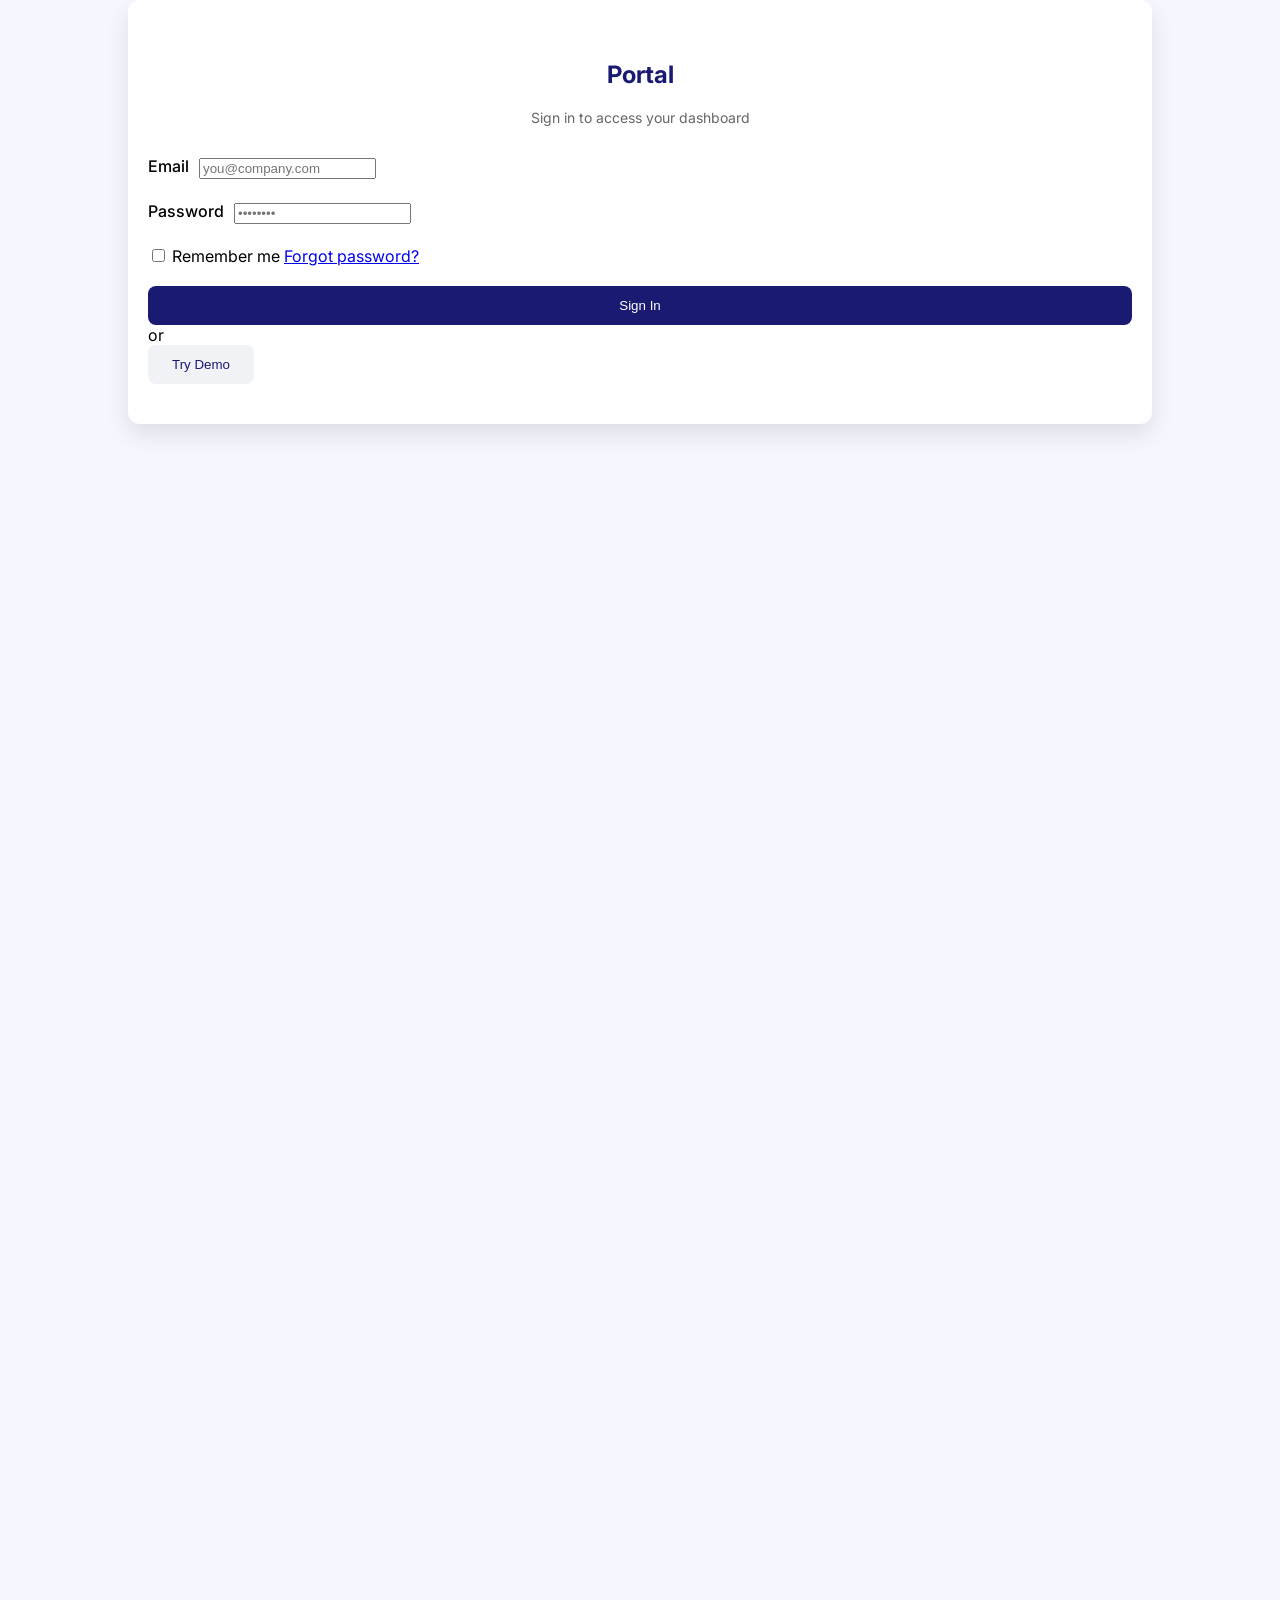
==== index.html @ aed8a801 "Initial commit" ====
<!DOCTYPE html>
<html lang="en">
<head>
    <meta charset="UTF-8">
    <meta name="viewport" content="width=device-width, initial-scale=1.0">
    <title>Customer Portal</title>
    <link rel="stylesheet" href="styles.css">
    <link rel="preconnect" href="https://fonts.googleapis.com">
    <link rel="preconnect" href="https://fonts.gstatic.com" crossorigin>
    <link href="https://fonts.googleapis.com/css2?family=Inter:wght@300;400;500;600;700&display=swap" rel="stylesheet">
</head>
<body>
    <!-- Login Section -->
    <section id="login-section" class="section active">
        <div class="container">
            <div class="login-card">
                <div class="brand">
                    <h1>Portal</h1>
                    <p>Sign in to access your dashboard</p>
                </div>
                <form id="login-form" class="form">
                    <div class="form-group">
                        <label for="email">Email</label>
                        <input type="email" id="email" name="email" placeholder="you@company.com" required>
                    </div>
                    <div class="form-group">
                        <label for="password">Password</label>
                        <input type="password" id="password" name="password" placeholder="••••••••" required>
                    </div>
                    <div class="form-options">
                        <label class="checkbox">
                            <input type="checkbox" id="remember"> Remember me
                        </label>
                        <a href="#" class="link">Forgot password?</a>
                    </div>
                    <button type="submit" class="btn btn-primary">Sign In</button>
                </form>
                <div class="divider">
                    <span>or</span>
                </div>
                <button class="btn btn-secondary" id="demo-btn">Try Demo</button>
            </div>
        </div>
    </section>

    <!-- Dashboard Section -->
    <section id="dashboard-section" class="section">
        <nav class="navbar">
            <div class="nav-brand">Portal</div>
            <div class="nav-user">
                <span id="user-email">user@example.com</span>
                <button id="logout-btn" class="btn-small">Sign Out</button>
            </div>
        </nav>

        <main class="dashboard">
            <aside class="sidebar">
                <ul class="nav-menu">
                    <li class="nav-item active" data-panel="overview">
                        <svg width="20" height="20" viewBox="0 0 24 24" fill="none" stroke="currentColor" stroke-width="2">
                            <rect x="3" y="3" width="7" height="7"></rect>
                            <rect x="14" y="3" width="7" height="7"></rect>
                            <rect x="14" y="14" width="7" height="7"></rect>
                            <rect x="3" y="14" width="7" height="7"></rect>
                        </svg>
                        Overview
                    </li>
                    <li class="nav-item" data-panel="analytics">
                        <svg width="20" height="20" viewBox="0 0 24 24" fill="none" stroke="currentColor" stroke-width="2">
                            <path d="M3 3v18h18"></path>
                            <path d="M18 9l-5 5-4-4-3 3"></path>
                        </svg>
                        Analytics
                    </li>
                    <li class="nav-item" data-panel="settings">
                        <svg width="20" height="20" viewBox="0 0 24 24" fill="none" stroke="currentColor" stroke-width="2">
                            <circle cx="12" cy="12" r="3"></circle>
                            <path d="M12 1v2m0 18v2m11-11h-2M3 12H1m15.364-6.364l-1.414 1.414M6.05 17.95l-1.414 1.414m0-13.828l1.414 1.414m11.313.707l-1.414 1.414"></path>
                        </svg>
                        Settings
                    </li>
                </ul>
            </aside>

            <div class="main-content">
                <!-- Overview Panel -->
                <div id="overview" class="panel active">
                    <header class="panel-header">
                        <h2>Dashboard Overview</h2>
                        <p class="subtitle">Welcome back! Here's what's happening with your account.</p>
                    </header>

                    <div class="stats-grid">
                        <div class="stat-card">
                            <div class="stat-icon blue">
                                <svg width="24" height="24" viewBox="0 0 24 24" fill="none" stroke="currentColor" stroke-width="2">
                                    <path d="M12 2L2 7l10 5 10-5-10-5z"></path>
                                    <path d="M2 17l10 5 10-5"></path>
                                    <path d="M2 12l10 5 10-5"></path>
                                </svg>
                            </div>
                            <div class="stat-info">
                                <span class="stat-value">2,453</span>
                                <span class="stat-label">Total Users</span>
                            </div>
                        </div>
                        <div class="stat-card">
                            <div class="stat-icon green">
                                <svg width="24" height="24" viewBox="0 0 24 24" fill="none" stroke="currentColor" stroke-width="2">
                                    <rect x="2" y="3" width="20" height="14" rx="2" ry="2"></rect>
                                    <line x1="8" y1="21" x2="16" y2="21"></line>
                                    <line x1="12" y1="17" x2="12" y2="21"></line>
                                </svg>
                            </div>
                            <div class="stat-info">
                                <span class="stat-value">1,287</span>
                                <span class="stat-label">Active Sessions</span>
                            </div>
                        </div>
                        <div class="stat-card">
                            <div class="stat-icon orange">
                                <svg width="24" height="24" viewBox="0 0 24 24" fill="none" stroke="currentColor" stroke-width="2">
                                    <circle cx="12" cy="12" r="10"></circle>
                                    <polyline points="12 6 12 12 16 14"></polyline>
                                </svg>
                            </div>
                            <div class="stat-info">
                                <span class="stat-value">24h</span>
                                <span class="stat-label">Avg. Session</span>
                            </div>
                        </div>
                        <div class="stat-card">
                            <div class="stat-icon purple">
                                <svg width="24" height="24" viewBox="0 0 24 24" fill="none" stroke="currentColor" stroke-width="2">
                                    <line x1="12" y1="1" x2="12" y2="23"></line>
                                    <path d="M17 5H9.5a3.5 3.5 0 0 0 0 7h5a3.5 3.5 0 0 1 0 7H6"></path>
                                </svg>
                            </div>
                            <div class="stat-info">
                                <span class="stat-value">$12,450</span>
                                <span class="stat-label">Revenue</span>
                            </div>
                        </div>
                    </div>

                    <div class="charts-section">
                        <div class="chart-container">
                            <h3>User Activity</h3>
                            <div class="chart-placeholder">
                                <div class="bar-chart">
                                    <div class="bar" style="--height: 60%"></div>
                                    <div class="bar" style="--height: 80%"></div>
                                    <div class="bar" style="--height: 45%"></div>
                                    <div class="bar" style="--height: 90%"></div>
                                    <div class="bar" style="--height: 70%"></div>
                                    <div class="bar" style="--height: 85%"></div>
                                    <div class="bar" style="--height: 55%"></div>
                                </div>
                                <p class="chart-label">Last 7 days</p>
                            </div>
                        </div>
                        <div class="chart-container">
                            <h3>Recent Activity</h3>
                            <ul class="activity-list">
                                <li class="activity-item">
                                    <span class="activity-dot green"></span>
                                    <div class="activity-content">
                                        <strong>New user registered</strong>
                                        <span class="activity-time">2 minutes ago</span>
                                    </div>
                                </li>
                                <li class="activity-item">
                                    <span class="activity-dot blue"></span>
                                    <div class="activity-content">
                                        <strong>Payment processed</strong>
                                        <span class="activity-time">15 minutes ago</span>
                                    </div>
                                </li>
                                <li class="activity-item">
                                    <span class="activity-dot orange"></span>
                                    <div class="activity-content">
                                        <strong>Report generated</strong>
                                        <span class="activity-time">1 hour ago</span>
                                    </div>
                                </li>
                                <li class="activity-item">
                                    <span class="activity-dot purple"></span>
                                    <div class="activity-content">
                                        <strong>System backup completed</strong>
                                        <span class="activity-time">3 hours ago</span>
                                    </div>
                                </li>
                            </ul>
                        </div>
                    </div>
                </div>

                <!-- Analytics Panel -->
                <div id="analytics" class="panel">
                    <header class="panel-header">
                        <h2>Analytics</h2>
                        <p class="subtitle">Detailed metrics and insights</p>
                    </header>
                    <div class="empty-state">
                        <svg width="64" height="64" viewBox="0 0 24 24" fill="none" stroke="currentColor" stroke-width="1.5">
                            <path d="M21 21H4.6A2.6 2.6 0 0 1 2 18.4V6.6C2 3.8 4.8 1 7.6 1h8.8c2.8 0 5.6 2.8 5.6 5.6v11.8c0 2.8-2.8 5.6-5.6 5.6z"></path>
                            <path d="M10 15l2 2 4-4"></path>
                        </svg>
                        <h3>Analytics Dashboard</h3>
                        <p>Detailed analytics and reporting features would go here in a production app.</p>
                    </div>
                </div>

                <!-- Settings Panel -->
                <div id="settings" class="panel">
                    <header class="panel-header">
                        <h2>Settings</h2>
                        <p class="subtitle">Manage your account preferences</p>
                    </header>
                    <div class="settings-form">
                        <div class="form-group">
                            <label for="display-name">Display Name</label>
                            <input type="text" id="display-name" value="Demo User">
                        </div>
                        <div class="form-group">
                            <label for="user-email">Email</label>
                            <input type="email" id="user-email" value="user@example.com">
                        </div>
                        <div class="form-group">
                            <label>Notifications</label>
                            <label class="switch">
                                <input type="checkbox" checked>
                                <span class="slider"></span>
                                Email notifications
                            </label>
                            <label class="switch">
                                <input type="checkbox">
                                <span class="slider"></span>
                                Push notifications
                            </label>
                        </div>
                        <button class="btn btn-primary">Save Changes</button>
                    </div>
                </div>
            </div>
        </main>
    </section>

    <script src="script.js"></script>
</body>
</html>
---- styles.css ----
/*
CSS Styles for Customer Portal
*/
body {
    margin: 0;
    font-family: 'Inter', sans-serif;
    background-color: #f5f7ff;
}

.section {
    position: relative;
    opacity: 0;
    transition: all 0.5s ease-in-out;
}

.section.active {
    opacity: 1;
    position: relative;
}

.container {
    max-width: 1024px;
    margin: 0 auto;
    padding: 0 20px;
}

.login-card,
.dashboard {
    background-color: #ffffff;
    padding: 40px 20px;
    border-radius: 12px;
    box-shadow: 0 10px 25px rgba(0, 0, 0, 0.1);
}

.brand {
    text-align: center;
    margin-bottom: 30px;
}

.brand h1 {
    font-weight: 700;
    color: #1a1a72;
}

.brand p {
    color: #666666;
    font-size: 14px;
}

.form {
    display: flex; flex-direction: column;
    gap: 20px;
}

.form-group {
    display: flex;
    align-items: center;
    gap: 10px;
}

.input-group {
    flex: 1;
    display: flex;
    align-items: center;
    border: 1px solid #e2e8f0;
    border-radius: 8px;
    padding: 12px;
}

.input-group input {
    flex: 1;
    border: none;
    outline: none;
    font-family: 'Inter', sans-serif;
}

.btn {
    background-color: #1a1a72;
    color: white;
    border: none;
    padding: 12px 24px;
    border-radius: 8px;
    cursor: pointer;
    font-weight: 500;
    transition: all 0.3s ease;
}

.btn:hover {
    background-color: #1a1a72;
    transform: translateY(-2px);
    box-shadow: 0 4px 6px rgba(0, 0, 0, 0.1);
}

.btn-secondary {
    background-color: #f0f2f5;
    color: #1a1a72;
}

.btn-secondary:hover {
    background-color: #e2e8f0;
}

.nav-menu {
    display: flex;
    list-style: none;
    padding: 0;
    gap: 20px;
    margin-bottom: 30px;
}

.nav-item {
    display: flex;
    align-items: center;
    gap: 8px;
}

.nav-item.active {
    font-weight: 600;
    color: #1a1a72;
}

.chart-container {
    margin-bottom: 30px;
}

.chart-placeholder {
    height: 200px;
    position: relative;
}

.bar {
    height: 100%;
    width: 100%;
    background-color: #e2e8f0;
    border-radius: 4px;
    transition: height 0.3s ease;
}

.bar-chart {
    display: flex;
    align-items: flex-end;
    gap: 4px;
}

.activity-list {
    list-style: none;
    padding: 0;
}

.activity-item {
    padding: 15px 0;
    border-bottom: 1px solid #e2e8f0;
}

.activity-dot {
    width: 10px;
    height: 10px;
    border-radius: 50%;
    display: inline-block;
}

.activity-dot.green {
    background-color: #4cc9f0;
}

.activity-dot.blue {
    background-color: #3b82f6;
}

.activity-dot.orange {
    background-color: #f59e0b;
}

.activity-dot.purple {
    background-color: #6366f1;
}

.activity-content {
    margin-left: 20px;
}

.activity-time {
    color: #666666;
    font-size: 12px;
}

.settings-form {
    display: grid;
    grid-template-columns: repeat(auto-fit, minmax(300px, 1fr));
    gap: 20px;
}

.form-group label {
    display: block;
    margin-bottom: 5px;
    font-weight: 500;
}

.switch {
    display: flex;
    align-items: center;
    gap: 8px;
}

.switch input {
    width: 20px;
    height: 20px;
    border: 2px solid #e2e8f0;
    border-radius: 50%;
    outline: none;
}

.switch input:checked {
    background-color: #1a1a72;
    border-color: #1a1a72;
}

/* Responsive */
@media (max-width: 768px) {
    .container {
        padding: 0 10px;
    }
    .form-group {
        flex-direction: column;
    }
    .form-group input {
        margin-top: 5px;
    }
}
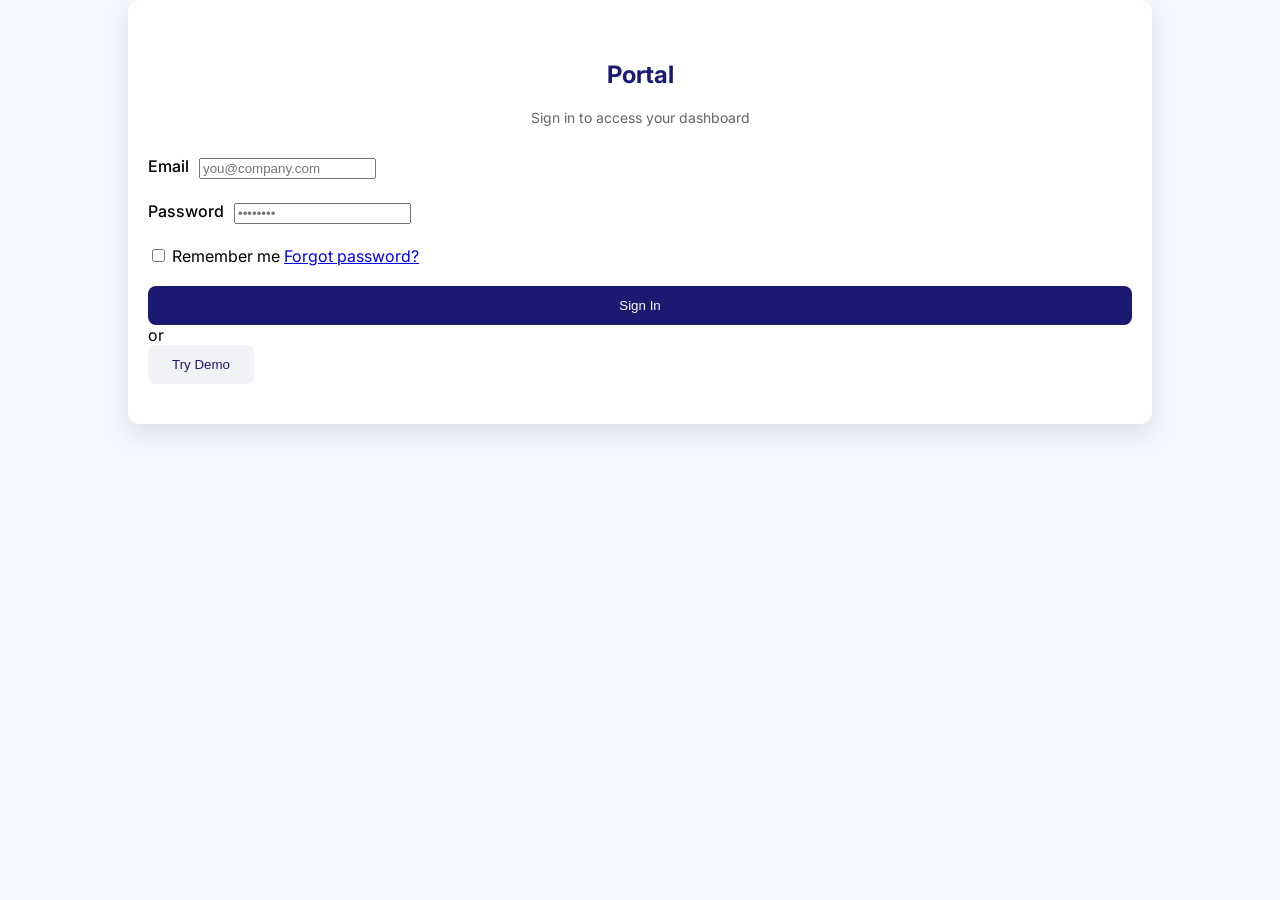
==== commit a0ae6c02: "Split portal into separate HTML pages for login, dashboard, analytics, and settings" ====
--- a/index.html
+++ b/index.html
@@ -3,7 +3,7 @@
 <head>
     <meta charset="UTF-8">
     <meta name="viewport" content="width=device-width, initial-scale=1.0">
-    <title>Customer Portal</title>
+    <title>Portal - Login</title>
     <link rel="stylesheet" href="styles.css">
     <link rel="preconnect" href="https://fonts.googleapis.com">
     <link rel="preconnect" href="https://fonts.gstatic.com" crossorigin>
@@ -43,209 +43,6 @@
         </div>
     </section>
 
-    <!-- Dashboard Section -->
-    <section id="dashboard-section" class="section">
-        <nav class="navbar">
-            <div class="nav-brand">Portal</div>
-            <div class="nav-user">
-                <span id="user-email">user@example.com</span>
-                <button id="logout-btn" class="btn-small">Sign Out</button>
-            </div>
-        </nav>
-
-        <main class="dashboard">
-            <aside class="sidebar">
-                <ul class="nav-menu">
-                    <li class="nav-item active" data-panel="overview">
-                        <svg width="20" height="20" viewBox="0 0 24 24" fill="none" stroke="currentColor" stroke-width="2">
-                            <rect x="3" y="3" width="7" height="7"></rect>
-                            <rect x="14" y="3" width="7" height="7"></rect>
-                            <rect x="14" y="14" width="7" height="7"></rect>
-                            <rect x="3" y="14" width="7" height="7"></rect>
-                        </svg>
-                        Overview
-                    </li>
-                    <li class="nav-item" data-panel="analytics">
-                        <svg width="20" height="20" viewBox="0 0 24 24" fill="none" stroke="currentColor" stroke-width="2">
-                            <path d="M3 3v18h18"></path>
-                            <path d="M18 9l-5 5-4-4-3 3"></path>
-                        </svg>
-                        Analytics
-                    </li>
-                    <li class="nav-item" data-panel="settings">
-                        <svg width="20" height="20" viewBox="0 0 24 24" fill="none" stroke="currentColor" stroke-width="2">
-                            <circle cx="12" cy="12" r="3"></circle>
-                            <path d="M12 1v2m0 18v2m11-11h-2M3 12H1m15.364-6.364l-1.414 1.414M6.05 17.95l-1.414 1.414m0-13.828l1.414 1.414m11.313.707l-1.414 1.414"></path>
-                        </svg>
-                        Settings
-                    </li>
-                </ul>
-            </aside>
-
-            <div class="main-content">
-                <!-- Overview Panel -->
-                <div id="overview" class="panel active">
-                    <header class="panel-header">
-                        <h2>Dashboard Overview</h2>
-                        <p class="subtitle">Welcome back! Here's what's happening with your account.</p>
-                    </header>
-
-                    <div class="stats-grid">
-                        <div class="stat-card">
-                            <div class="stat-icon blue">
-                                <svg width="24" height="24" viewBox="0 0 24 24" fill="none" stroke="currentColor" stroke-width="2">
-                                    <path d="M12 2L2 7l10 5 10-5-10-5z"></path>
-                                    <path d="M2 17l10 5 10-5"></path>
-                                    <path d="M2 12l10 5 10-5"></path>
-                                </svg>
-                            </div>
-                            <div class="stat-info">
-                                <span class="stat-value">2,453</span>
-                                <span class="stat-label">Total Users</span>
-                            </div>
-                        </div>
-                        <div class="stat-card">
-                            <div class="stat-icon green">
-                                <svg width="24" height="24" viewBox="0 0 24 24" fill="none" stroke="currentColor" stroke-width="2">
-                                    <rect x="2" y="3" width="20" height="14" rx="2" ry="2"></rect>
-                                    <line x1="8" y1="21" x2="16" y2="21"></line>
-                                    <line x1="12" y1="17" x2="12" y2="21"></line>
-                                </svg>
-                            </div>
-                            <div class="stat-info">
-                                <span class="stat-value">1,287</span>
-                                <span class="stat-label">Active Sessions</span>
-                            </div>
-                        </div>
-                        <div class="stat-card">
-                            <div class="stat-icon orange">
-                                <svg width="24" height="24" viewBox="0 0 24 24" fill="none" stroke="currentColor" stroke-width="2">
-                                    <circle cx="12" cy="12" r="10"></circle>
-                                    <polyline points="12 6 12 12 16 14"></polyline>
-                                </svg>
-                            </div>
-                            <div class="stat-info">
-                                <span class="stat-value">24h</span>
-                                <span class="stat-label">Avg. Session</span>
-                            </div>
-                        </div>
-                        <div class="stat-card">
-                            <div class="stat-icon purple">
-                                <svg width="24" height="24" viewBox="0 0 24 24" fill="none" stroke="currentColor" stroke-width="2">
-                                    <line x1="12" y1="1" x2="12" y2="23"></line>
-                                    <path d="M17 5H9.5a3.5 3.5 0 0 0 0 7h5a3.5 3.5 0 0 1 0 7H6"></path>
-                                </svg>
-                            </div>
-                            <div class="stat-info">
-                                <span class="stat-value">$12,450</span>
-                                <span class="stat-label">Revenue</span>
-                            </div>
-                        </div>
-                    </div>
-
-                    <div class="charts-section">
-                        <div class="chart-container">
-                            <h3>User Activity</h3>
-                            <div class="chart-placeholder">
-                                <div class="bar-chart">
-                                    <div class="bar" style="--height: 60%"></div>
-                                    <div class="bar" style="--height: 80%"></div>
-                                    <div class="bar" style="--height: 45%"></div>
-                                    <div class="bar" style="--height: 90%"></div>
-                                    <div class="bar" style="--height: 70%"></div>
-                                    <div class="bar" style="--height: 85%"></div>
-                                    <div class="bar" style="--height: 55%"></div>
-                                </div>
-                                <p class="chart-label">Last 7 days</p>
-                            </div>
-                        </div>
-                        <div class="chart-container">
-                            <h3>Recent Activity</h3>
-                            <ul class="activity-list">
-                                <li class="activity-item">
-                                    <span class="activity-dot green"></span>
-                                    <div class="activity-content">
-                                        <strong>New user registered</strong>
-                                        <span class="activity-time">2 minutes ago</span>
-                                    </div>
-                                </li>
-                                <li class="activity-item">
-                                    <span class="activity-dot blue"></span>
-                                    <div class="activity-content">
-                                        <strong>Payment processed</strong>
-                                        <span class="activity-time">15 minutes ago</span>
-                                    </div>
-                                </li>
-                                <li class="activity-item">
-                                    <span class="activity-dot orange"></span>
-                                    <div class="activity-content">
-                                        <strong>Report generated</strong>
-                                        <span class="activity-time">1 hour ago</span>
-                                    </div>
-                                </li>
-                                <li class="activity-item">
-                                    <span class="activity-dot purple"></span>
-                                    <div class="activity-content">
-                                        <strong>System backup completed</strong>
-                                        <span class="activity-time">3 hours ago</span>
-                                    </div>
-                                </li>
-                            </ul>
-                        </div>
-                    </div>
-                </div>
-
-                <!-- Analytics Panel -->
-                <div id="analytics" class="panel">
-                    <header class="panel-header">
-                        <h2>Analytics</h2>
-                        <p class="subtitle">Detailed metrics and insights</p>
-                    </header>
-                    <div class="empty-state">
-                        <svg width="64" height="64" viewBox="0 0 24 24" fill="none" stroke="currentColor" stroke-width="1.5">
-                            <path d="M21 21H4.6A2.6 2.6 0 0 1 2 18.4V6.6C2 3.8 4.8 1 7.6 1h8.8c2.8 0 5.6 2.8 5.6 5.6v11.8c0 2.8-2.8 5.6-5.6 5.6z"></path>
-                            <path d="M10 15l2 2 4-4"></path>
-                        </svg>
-                        <h3>Analytics Dashboard</h3>
-                        <p>Detailed analytics and reporting features would go here in a production app.</p>
-                    </div>
-                </div>
-
-                <!-- Settings Panel -->
-                <div id="settings" class="panel">
-                    <header class="panel-header">
-                        <h2>Settings</h2>
-                        <p class="subtitle">Manage your account preferences</p>
-                    </header>
-                    <div class="settings-form">
-                        <div class="form-group">
-                            <label for="display-name">Display Name</label>
-                            <input type="text" id="display-name" value="Demo User">
-                        </div>
-                        <div class="form-group">
-                            <label for="user-email">Email</label>
-                            <input type="email" id="user-email" value="user@example.com">
-                        </div>
-                        <div class="form-group">
-                            <label>Notifications</label>
-                            <label class="switch">
-                                <input type="checkbox" checked>
-                                <span class="slider"></span>
-                                Email notifications
-                            </label>
-                            <label class="switch">
-                                <input type="checkbox">
-                                <span class="slider"></span>
-                                Push notifications
-                            </label>
-                        </div>
-                        <button class="btn btn-primary">Save Changes</button>
-                    </div>
-                </div>
-            </div>
-        </main>
-    </section>
-
-    <script src="script.js"></script>
+    <script src="auth.js"></script>
 </body>
-</html>
+</html>
